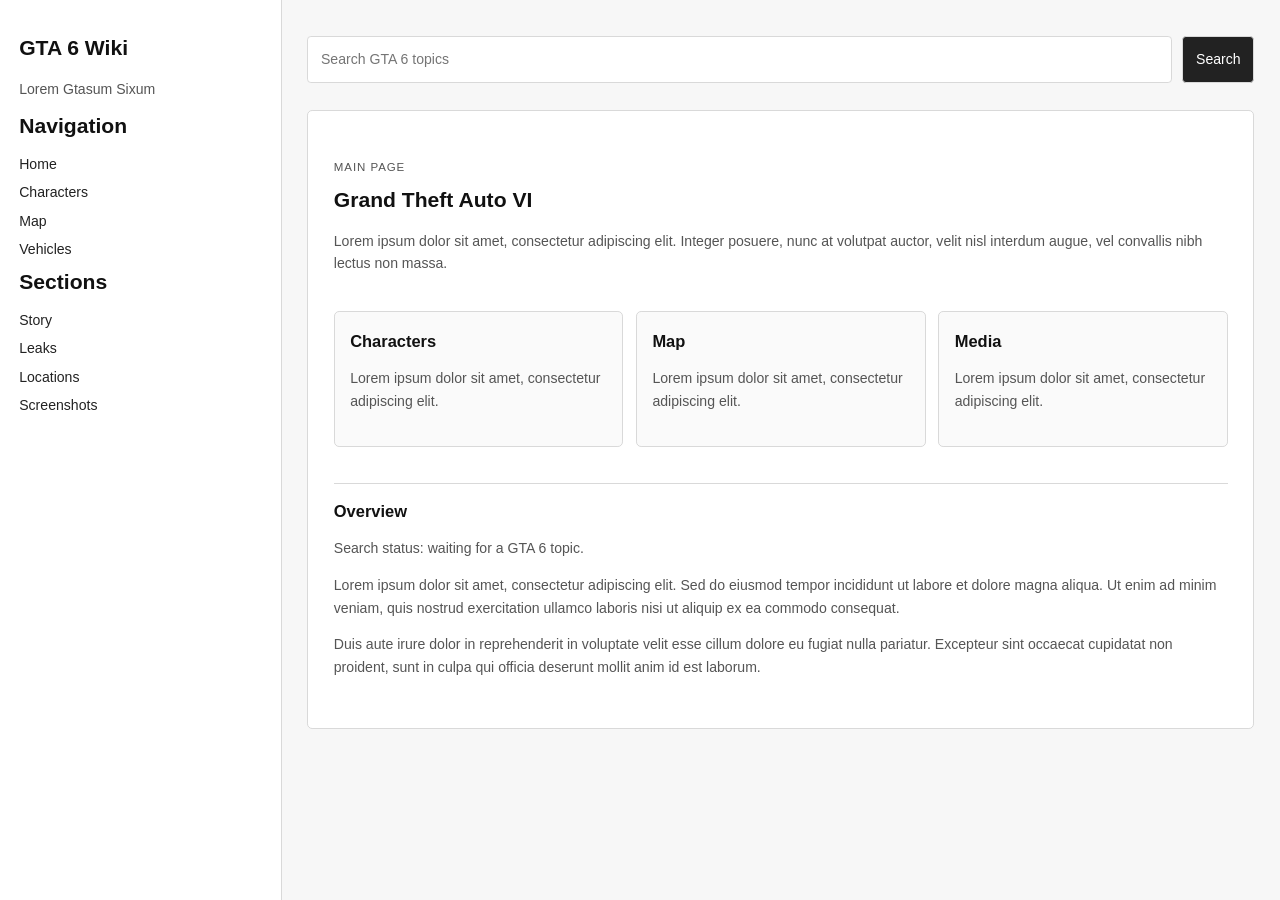
==== index.html @ c0dcb881 "first push" ====
<!DOCTYPE html>
<html lang="en">
<head>
  <meta charset="UTF-8">
  <meta name="viewport" content="width=device-width, initial-scale=1.0">
  <title>GTA 6 Wiki</title>
  <link rel="stylesheet" href="styles.css">
</head>
<body>
  <div class="layout">
    <aside class="sidebar">
      <div class="brand">
        <h1>GTA 6 Wiki</h1>
        <p>Lorem Gtasum Sixum</p>
      </div>

      <nav class="nav">
        <h2>Navigation</h2>
        <ul>
          <li><a href="#">Home</a></li>
          <li><a href="#">Characters</a></li>
          <li><a href="#">Map</a></li>
          <li><a href="#">Vehicles</a></li>
        </ul>
      </nav>

      <section class="panel">
        <h2>Sections</h2>
        <ul>
          <li><a href="#">Story</a></li>
          <li><a href="#">Leaks</a></li>
          <li><a href="#">Locations</a></li>
          <li><a href="#">Screenshots</a></li>
        </ul>
      </section>
    </aside>

    <main class="content">
      <header class="topbar">
        <input id="searchInput" type="search" placeholder="Search GTA 6 topics">
        <button id="searchButton" type="button">Search</button>
      </header>

      <article class="article">
        <div class="article-header">
          <p class="eyebrow">Main Page</p>
          <h2>Grand Theft Auto VI</h2>
          <p>
            Lorem ipsum dolor sit amet, consectetur adipiscing elit. Integer
            posuere, nunc at volutpat auctor, velit nisl interdum augue, vel
            convallis nibh lectus non massa.
          </p>
        </div>

        <section class="grid">
          <div class="card">
            <h3>Characters</h3>
            <p>Lorem ipsum dolor sit amet, consectetur adipiscing elit.</p>
          </div>
          <div class="card">
            <h3>Map</h3>
            <p>Lorem ipsum dolor sit amet, consectetur adipiscing elit.</p>
          </div>
          <div class="card">
            <h3>Media</h3>
            <p>Lorem ipsum dolor sit amet, consectetur adipiscing elit.</p>
          </div>
        </section>

        <section class="section">
          <h3>Overview</h3>
          <p id="searchStatus">Search status: waiting for a GTA 6 topic.</p>
          <p>
            Lorem ipsum dolor sit amet, consectetur adipiscing elit. Sed do
            eiusmod tempor incididunt ut labore et dolore magna aliqua. Ut enim
            ad minim veniam, quis nostrud exercitation ullamco laboris nisi ut
            aliquip ex ea commodo consequat.
          </p>
          <p>
            Duis aute irure dolor in reprehenderit in voluptate velit esse cillum
            dolore eu fugiat nulla pariatur. Excepteur sint occaecat cupidatat non
            proident, sunt in culpa qui officia deserunt mollit anim id est laborum.
          </p>
        </section>
      </article>
    </main>
  </div>
  <script src="script.js"></script>
</body>
</html>
---- styles.css ----
:root {
  --bg: #f7f7f7;
  --panel: #ffffff;
  --border: #d9d9d9;
  --text: #111111;
  --muted: #555555;
  --accent: #222222;
  --accent-soft: #fafafa;
  --sidebar-width: 22vw;
  --content-gap: 1vw;
  --panel-radius: 0.4vw;
  --card-radius: 0.4vw;
  --field-radius: 0.3vw;
}

* {
  box-sizing: border-box;
}

body {
  margin: 0;
  font-family: Arial, Helvetica, sans-serif;
  color: var(--text);
  background: var(--bg);
  font-size: 1.1vw;
}

.layout {
  min-height: 100vh;
  display: grid;
  grid-template-columns: var(--sidebar-width) 1fr;
}

.sidebar {
  padding: 4vh 1.5vw;
  background: #ffffff;
  border-right: 0.1vw solid var(--border);
}

.brand h1,
.nav h2,
.panel h2,
.article h2,
.section h3,
.card h3 {
  margin-top: 0;
}

.brand p,
.article-header p,
.card p,
.section p {
  color: var(--muted);
  line-height: 1.6;
}

.nav ul,
.panel ul {
  list-style: none;
  padding: 0;
  margin: 0;
}

.nav li,
.panel li {
  margin-bottom: 1.4vh;
}

a {
  color: var(--accent);
  text-decoration: none;
}

a:hover {
  text-decoration: underline;
}

.content {
  padding: 4vh 2vw;
}

.topbar {
  display: flex;
  gap: 0.8vw;
  margin-bottom: 3vh;
}

.topbar input,
.topbar button {
  padding: 1.6vh 1vw;
  border: 0.1vw solid var(--border);
  border-radius: var(--field-radius);
  font: inherit;
}

.topbar input {
  flex: 1;
  background: var(--panel);
  color: var(--text);
}

.topbar button {
  background: var(--accent);
  color: #fff;
  cursor: pointer;
}

.article {
  background: var(--panel);
  border: 0.1vw solid var(--border);
  border-radius: var(--panel-radius);
  padding: 4vh 2vw;
}

.eyebrow {
  text-transform: uppercase;
  letter-spacing: 0.08em;
  font-size: 0.9vw;
  color: var(--muted);
}

.grid {
  display: grid;
  grid-template-columns: repeat(3, minmax(0, 1fr));
  gap: var(--content-gap);
  margin: 4vh 0;
}

.card {
  padding: 2.2vh 1.2vw;
  border: 0.1vw solid var(--border);
  border-radius: var(--card-radius);
  background: var(--accent-soft);
}

.section {
  padding-top: 2vh;
  border-top: 0.1vw solid var(--border);
}

@media (max-width: 50vw) {
  .layout {
    grid-template-columns: 1fr;
  }

  .sidebar {
    border-right: 0;
    border-bottom: 0.1vw solid var(--border);
  }

  .topbar,
  .grid {
    grid-template-columns: 1fr;
    display: grid;
  }
}
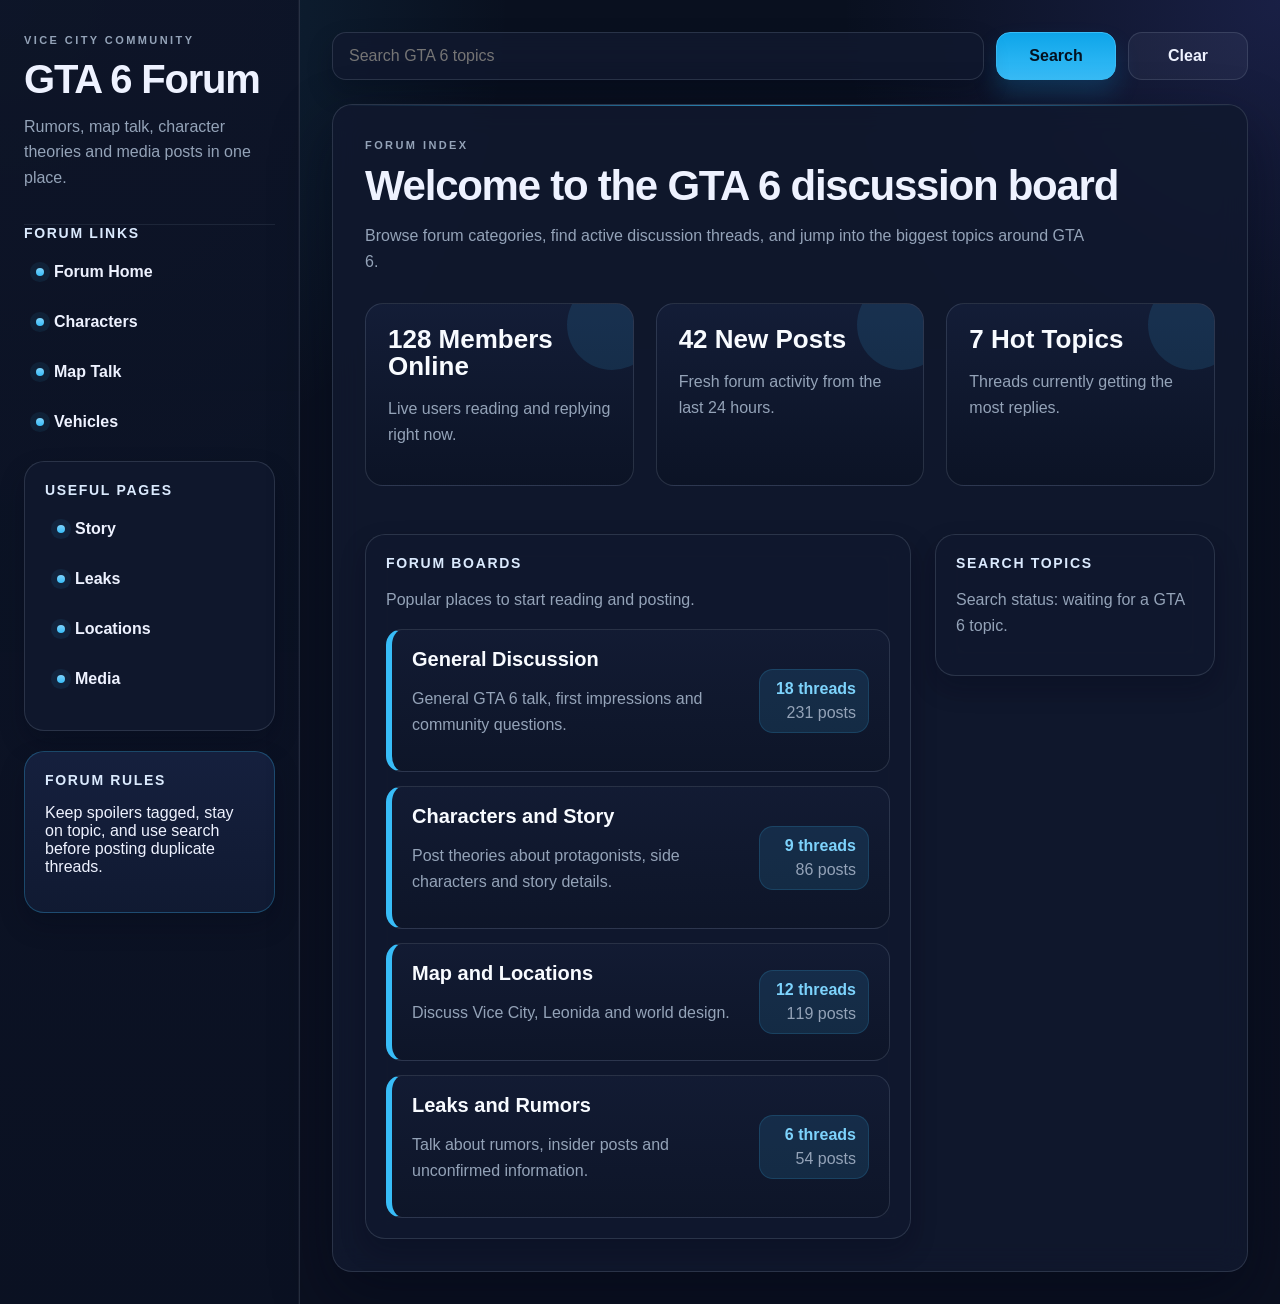
==== commit 7b78bdfc: "update css" ====
--- a/index.html
+++ b/index.html
@@ -10,28 +10,24 @@
   <div class="layout">
     <aside class="sidebar">
       <div class="brand">
-        <h1>GTA 6 Wiki</h1>
-        <p>Lorem Gtasum Sixum</p>
+        <p class="brand-tag">Vice City Community</p>
+        <h1>GTA 6 Forum</h1>
+        <p>Rumors, map talk, character theories and media posts in one place.</p>
       </div>
 
       <nav class="nav">
-        <h2>Navigation</h2>
-        <ul>
-          <li><a href="#">Home</a></li>
-          <li><a href="#">Characters</a></li>
-          <li><a href="#">Map</a></li>
-          <li><a href="#">Vehicles</a></li>
-        </ul>
+        <h2>Forum Links</h2>
+        <ul id="navList"></ul>
       </nav>
 
       <section class="panel">
-        <h2>Sections</h2>
-        <ul>
-          <li><a href="#">Story</a></li>
-          <li><a href="#">Leaks</a></li>
-          <li><a href="#">Locations</a></li>
-          <li><a href="#">Screenshots</a></li>
-        </ul>
+        <h2>Useful Pages</h2>
+        <ul id="sectionList"></ul>
+      </section>
+
+      <section class="panel panel-highlight">
+        <h2>Forum Rules</h2>
+        <p>Keep spoilers tagged, stay on topic, and use search before posting duplicate threads.</p>
       </section>
     </aside>
 
@@ -39,49 +35,40 @@
       <header class="topbar">
         <input id="searchInput" type="search" placeholder="Search GTA 6 topics">
         <button id="searchButton" type="button">Search</button>
+        <button id="clearButton" type="button">Clear</button>
       </header>
 
       <article class="article">
         <div class="article-header">
-          <p class="eyebrow">Main Page</p>
-          <h2>Grand Theft Auto VI</h2>
+          <p class="eyebrow">Forum Index</p>
+          <h2>Welcome to the GTA 6 discussion board</h2>
           <p>
-            Lorem ipsum dolor sit amet, consectetur adipiscing elit. Integer
-            posuere, nunc at volutpat auctor, velit nisl interdum augue, vel
-            convallis nibh lectus non massa.
+            Browse forum categories, find active discussion threads, and jump into
+            the biggest topics around GTA 6.
           </p>
         </div>
 
-        <section class="grid">
-          <div class="card">
-            <h3>Characters</h3>
-            <p>Lorem ipsum dolor sit amet, consectetur adipiscing elit.</p>
-          </div>
-          <div class="card">
-            <h3>Map</h3>
-            <p>Lorem ipsum dolor sit amet, consectetur adipiscing elit.</p>
-          </div>
-          <div class="card">
-            <h3>Media</h3>
-            <p>Lorem ipsum dolor sit amet, consectetur adipiscing elit.</p>
-          </div>
+        <section class="stats-strip">
+          <div id="featuredGrid"></div>
         </section>
 
-        <section class="section">
-          <h3>Overview</h3>
-          <p id="searchStatus">Search status: waiting for a GTA 6 topic.</p>
-          <p>
-            Lorem ipsum dolor sit amet, consectetur adipiscing elit. Sed do
-            eiusmod tempor incididunt ut labore et dolore magna aliqua. Ut enim
-            ad minim veniam, quis nostrud exercitation ullamco laboris nisi ut
-            aliquip ex ea commodo consequat.
-          </p>
-          <p>
-            Duis aute irure dolor in reprehenderit in voluptate velit esse cillum
-            dolore eu fugiat nulla pariatur. Excepteur sint occaecat cupidatat non
-            proident, sunt in culpa qui officia deserunt mollit anim id est laborum.
-          </p>
-        </section>
+        <div class="forum-layout">
+          <section class="section forum-section">
+            <div class="section-head">
+              <h3>Forum Boards</h3>
+              <p>Popular places to start reading and posting.</p>
+            </div>
+            <div id="forumBoards" class="forum-boards"></div>
+          </section>
+
+          <aside class="section side-panel">
+            <div class="section-head">
+              <h3>Search Topics</h3>
+              <p id="searchStatus">Search status: waiting for a GTA 6 topic.</p>
+            </div>
+            <ul id="searchMatches" class="search-matches"></ul>
+          </aside>
+        </div>
       </article>
     </main>
   </div>
--- a/styles.css
+++ b/styles.css
@@ -1,16 +1,21 @@
 :root {
-  --bg: #f7f7f7;
-  --panel: #ffffff;
-  --border: #d9d9d9;
-  --text: #111111;
-  --muted: #555555;
-  --accent: #222222;
-  --accent-soft: #fafafa;
-  --sidebar-width: 22vw;
-  --content-gap: 1vw;
-  --panel-radius: 0.4vw;
-  --card-radius: 0.4vw;
-  --field-radius: 0.3vw;
+  --bg: #0b1020;
+  --bg-soft: #121a30;
+  --panel: rgba(17, 25, 46, 0.88);
+  --panel-strong: #17213f;
+  --border: rgba(148, 163, 184, 0.2);
+  --text: #eef2ff;
+  --muted: #94a3b8;
+  --accent: #38bdf8;
+  --accent-dark: #0ea5e9;
+  --accent-pale: rgba(56, 189, 248, 0.12);
+  --sidebar-width: 300px;
+  --content-gap: 22px;
+  --panel-radius: 20px;
+  --card-radius: 18px;
+  --field-radius: 14px;
+  --shadow: 0 24px 60px rgba(2, 6, 23, 0.45);
+  --shadow-soft: 0 12px 24px rgba(2, 6, 23, 0.25);
 }
 
 * {
@@ -19,10 +24,13 @@
 
 body {
   margin: 0;
-  font-family: Arial, Helvetica, sans-serif;
+  font-family: "Segoe UI", Tahoma, Geneva, Verdana, sans-serif;
   color: var(--text);
-  background: var(--bg);
-  font-size: 1.1vw;
+  background:
+    radial-gradient(circle at top left, rgba(56, 189, 248, 0.16) 0%, transparent 28%),
+    radial-gradient(circle at top right, rgba(99, 102, 241, 0.18) 0%, transparent 24%),
+    linear-gradient(180deg, #09101f 0%, #0b1020 100%);
+  font-size: 16px;
 }
 
 .layout {
@@ -32,9 +40,10 @@
 }
 
 .sidebar {
-  padding: 4vh 1.5vw;
-  background: #ffffff;
-  border-right: 0.1vw solid var(--border);
+  padding: 32px 24px;
+  background: linear-gradient(180deg, rgba(13, 20, 39, 0.96) 0%, rgba(10, 17, 34, 0.94) 100%);
+  border-right: 1px solid var(--border);
+  box-shadow: inset -1px 0 0 rgba(255, 255, 255, 0.04);
 }
 
 .brand h1,
@@ -42,16 +51,50 @@
 .panel h2,
 .article h2,
 .section h3,
-.card h3 {
+.card h3,
+.board-main h4 {
   margin-top: 0;
 }
 
 .brand p,
 .article-header p,
 .card p,
-.section p {
+.section p,
+.board-main p,
+.section-head p {
   color: var(--muted);
   line-height: 1.6;
+}
+
+.brand-tag,
+.eyebrow {
+  margin: 0 0 10px;
+  text-transform: uppercase;
+  letter-spacing: 0.22em;
+  font-size: 11px;
+  color: var(--accent);
+  font-weight: 700;
+}
+
+.brand {
+  padding-bottom: 18px;
+  border-bottom: 1px solid rgba(148, 163, 184, 0.12);
+}
+
+.brand h1 {
+  margin-bottom: 12px;
+  font-size: 40px;
+  line-height: 0.95;
+  letter-spacing: -0.03em;
+}
+
+.nav h2,
+.panel h2,
+.section-head h3 {
+  font-size: 14px;
+  text-transform: uppercase;
+  letter-spacing: 0.12em;
+  color: #dbeafe;
 }
 
 .nav ul,
@@ -63,32 +106,61 @@
 
 .nav li,
 .panel li {
-  margin-bottom: 1.4vh;
+  margin-bottom: 12px;
 }
 
 a {
+  color: var(--text);
+  text-decoration: none;
+  transition: color 0.2s ease;
+}
+
+a:hover {
   color: var(--accent);
-  text-decoration: none;
-}
-
-a:hover {
-  text-decoration: underline;
+}
+
+.nav a,
+.panel a {
+  display: flex;
+  align-items: center;
+  gap: 10px;
+  padding: 10px 12px;
+  border-radius: 12px;
+  font-weight: 600;
+  transition: background 0.2s ease, transform 0.2s ease, color 0.2s ease;
+}
+
+.nav a::before,
+.panel a::before {
+  content: "";
+  width: 8px;
+  height: 8px;
+  border-radius: 50%;
+  background: linear-gradient(180deg, #7dd3fc 0%, var(--accent) 100%);
+  box-shadow: 0 0 0 6px rgba(56, 189, 248, 0.08);
+}
+
+.nav a:hover,
+.panel a:hover {
+  background: rgba(148, 163, 184, 0.08);
+  transform: translateX(4px);
 }
 
 .content {
-  padding: 4vh 2vw;
+  padding: 32px;
 }
 
 .topbar {
   display: flex;
-  gap: 0.8vw;
-  margin-bottom: 3vh;
+  gap: 12px;
+  margin-bottom: 24px;
+  align-items: stretch;
 }
 
 .topbar input,
 .topbar button {
-  padding: 1.6vh 1vw;
-  border: 0.1vw solid var(--border);
+  padding: 14px 16px;
+  border: 1px solid var(--border);
   border-radius: var(--field-radius);
   font: inherit;
 }
@@ -97,60 +169,268 @@
   flex: 1;
   background: var(--panel);
   color: var(--text);
+  box-shadow: var(--shadow-soft);
+  outline: none;
+  backdrop-filter: blur(12px);
+}
+
+.topbar input:focus {
+  border-color: var(--accent);
+  box-shadow: 0 0 0 4px rgba(56, 189, 248, 0.14);
 }
 
 .topbar button {
-  background: var(--accent);
-  color: #fff;
+  background: linear-gradient(180deg, #0ea5e9 0%, var(--accent) 100%);
+  color: #04111f;
   cursor: pointer;
+  border-color: var(--accent);
+  font-weight: 700;
+  min-width: 120px;
+  box-shadow: 0 14px 24px rgba(14, 165, 233, 0.2);
+}
+
+.topbar button:hover {
+  background: linear-gradient(180deg, #67e8f9 0%, var(--accent-dark) 100%);
+}
+
+#clearButton {
+  background: rgba(148, 163, 184, 0.08);
+  color: var(--text);
+  border-color: var(--border);
+  box-shadow: none;
+}
+
+#clearButton:hover {
+  background: rgba(148, 163, 184, 0.16);
 }
 
 .article {
   background: var(--panel);
-  border: 0.1vw solid var(--border);
+  border: 1px solid var(--border);
   border-radius: var(--panel-radius);
-  padding: 4vh 2vw;
-}
-
-.eyebrow {
-  text-transform: uppercase;
-  letter-spacing: 0.08em;
-  font-size: 0.9vw;
-  color: var(--muted);
-}
-
-.grid {
+  padding: 32px;
+  box-shadow: var(--shadow);
+  position: relative;
+  overflow: hidden;
+  backdrop-filter: blur(14px);
+}
+
+.article::before {
+  content: "";
+  position: absolute;
+  inset: 0 0 auto 0;
+  height: 1px;
+  background: linear-gradient(90deg, transparent 0%, rgba(56, 189, 248, 0.75) 50%, transparent 100%);
+}
+
+.article-header h2 {
+  font-size: 42px;
+  margin-bottom: 12px;
+  line-height: 1.02;
+  letter-spacing: -0.03em;
+}
+
+.article-header p {
+  max-width: 720px;
+}
+
+.grid-inner {
   display: grid;
   grid-template-columns: repeat(3, minmax(0, 1fr));
   gap: var(--content-gap);
-  margin: 4vh 0;
+}
+
+.stats-strip {
+  margin: 28px 0;
 }
 
 .card {
-  padding: 2.2vh 1.2vw;
-  border: 0.1vw solid var(--border);
+  padding: 22px;
+  border: 1px solid var(--border);
   border-radius: var(--card-radius);
-  background: var(--accent-soft);
-}
-
-.section {
-  padding-top: 2vh;
-  border-top: 0.1vw solid var(--border);
-}
-
-@media (max-width: 50vw) {
+  background: var(--panel-strong);
+}
+
+.stat-card {
+  display: block;
+  color: inherit;
+  background: linear-gradient(180deg, rgba(20, 30, 56, 0.96) 0%, rgba(12, 20, 38, 0.96) 100%);
+  transition: transform 0.2s ease, box-shadow 0.2s ease;
+  position: relative;
+  overflow: hidden;
+}
+
+.stat-card::after {
+  content: "";
+  position: absolute;
+  right: -24px;
+  top: -24px;
+  width: 90px;
+  height: 90px;
+  border-radius: 50%;
+  background: rgba(56, 189, 248, 0.12);
+}
+
+.stat-card:hover,
+.board-row:hover {
+  transform: translateY(-2px);
+  box-shadow: 0 16px 32px rgba(2, 6, 23, 0.35);
+}
+
+.stat-card h3 {
+  margin-bottom: 10px;
+  font-size: 26px;
+  line-height: 1.05;
+  color: #f8fbff;
+}
+
+.forum-layout {
+  display: grid;
+  grid-template-columns: minmax(0, 2fr) minmax(280px, 1fr);
+  gap: 24px;
+  align-items: start;
+}
+
+.section,
+.panel {
+  background: var(--panel);
+  border: 1px solid var(--border);
+  border-radius: var(--panel-radius);
+  padding: 20px;
+  margin-top: 20px;
+  box-shadow: var(--shadow-soft);
+  backdrop-filter: blur(12px);
+}
+
+.panel-highlight {
+  background: linear-gradient(180deg, rgba(22, 33, 63, 0.96) 0%, rgba(17, 27, 51, 0.96) 100%);
+  border-color: rgba(56, 189, 248, 0.28);
+}
+
+.section-head {
+  margin-bottom: 16px;
+}
+
+.section-head h3 {
+  margin-bottom: 8px;
+}
+
+.forum-boards {
+  display: grid;
+  gap: 14px;
+}
+
+.board-row {
+  display: flex;
+  justify-content: space-between;
+  align-items: center;
+  gap: 16px;
+  padding: 18px 20px;
+  border: 1px solid var(--border);
+  border-radius: 16px;
+  background: linear-gradient(180deg, rgba(19, 28, 52, 0.96) 0%, rgba(14, 22, 41, 0.96) 100%);
+  transition: transform 0.2s ease, box-shadow 0.2s ease;
+  border-left: 6px solid var(--accent);
+}
+
+.board-main h4 {
+  margin-bottom: 6px;
+  font-size: 20px;
+  line-height: 1.1;
+  color: #f8fbff;
+}
+
+.board-meta {
+  min-width: 110px;
+  text-align: right;
+  background: var(--accent-pale);
+  border: 1px solid rgba(56, 189, 248, 0.16);
+  border-radius: 14px;
+  padding: 10px 12px;
+}
+
+.board-meta strong,
+.board-meta span {
+  display: block;
+}
+
+.board-meta strong {
+  color: #7dd3fc;
+}
+
+.board-meta span {
+  color: var(--muted);
+  margin-top: 6px;
+}
+
+.side-panel {
+  position: sticky;
+  top: 24px;
+}
+
+.search-matches {
+  list-style: none;
+  padding: 0;
+  margin: 0;
+  display: grid;
+  gap: 10px;
+}
+
+.search-matches li {
+  display: flex;
+  justify-content: space-between;
+  gap: 16px;
+  padding: 14px 16px;
+  border: 1px solid var(--border);
+  border-radius: 14px;
+  background: linear-gradient(180deg, rgba(18, 27, 50, 0.96) 0%, rgba(13, 21, 39, 0.96) 100%);
+  box-shadow: var(--shadow-soft);
+}
+
+.search-matches span {
+  color: var(--muted);
+  white-space: nowrap;
+}
+
+@media (max-width: 900px) {
   .layout {
     grid-template-columns: 1fr;
   }
 
   .sidebar {
     border-right: 0;
-    border-bottom: 0.1vw solid var(--border);
-  }
-
-  .topbar,
-  .grid {
+    border-bottom: 1px solid var(--border);
+  }
+
+  .forum-layout,
+  .grid-inner,
+  .topbar {
     grid-template-columns: 1fr;
     display: grid;
   }
-}
+
+  .content {
+    padding: 20px;
+  }
+
+  .article {
+    padding: 20px;
+  }
+
+  .article-header h2 {
+    font-size: 30px;
+  }
+
+  .side-panel {
+    position: static;
+  }
+
+  .board-row {
+    flex-direction: column;
+    align-items: flex-start;
+  }
+
+  .board-meta {
+    text-align: left;
+  }
+}
